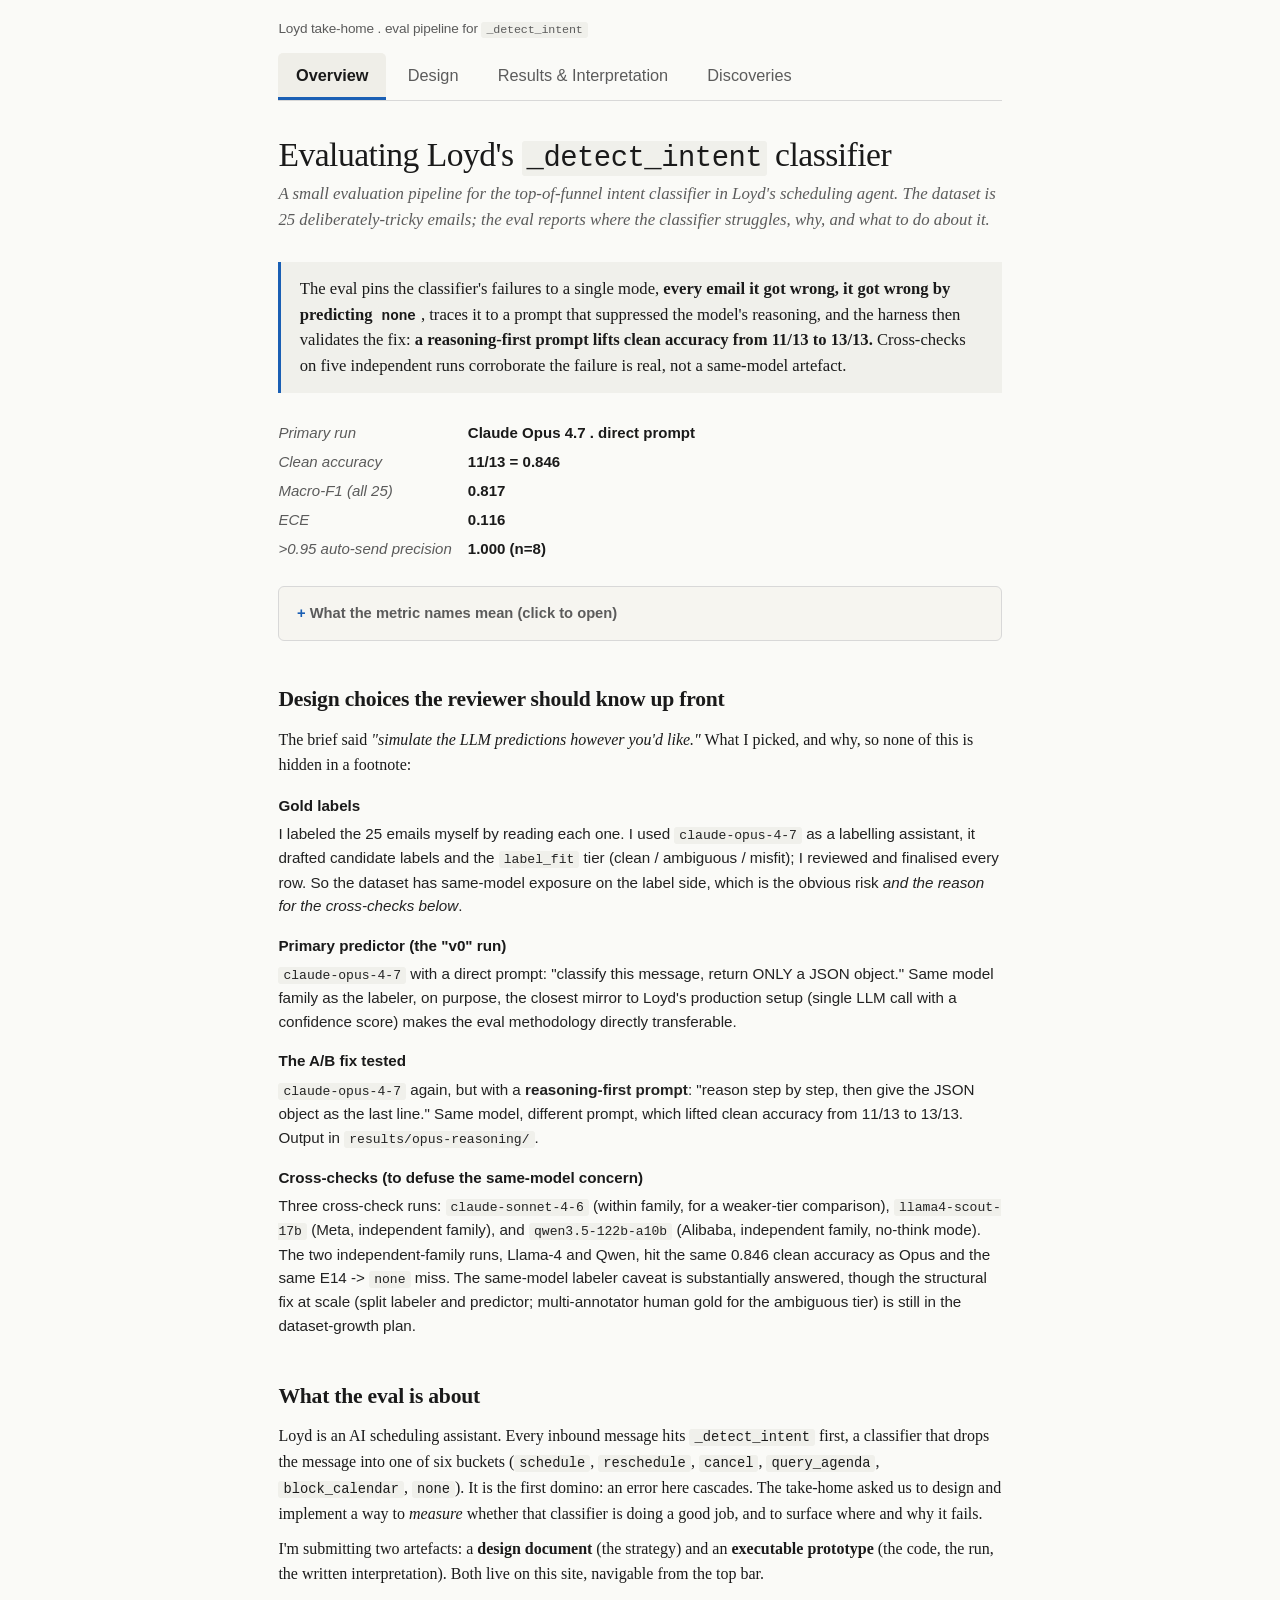
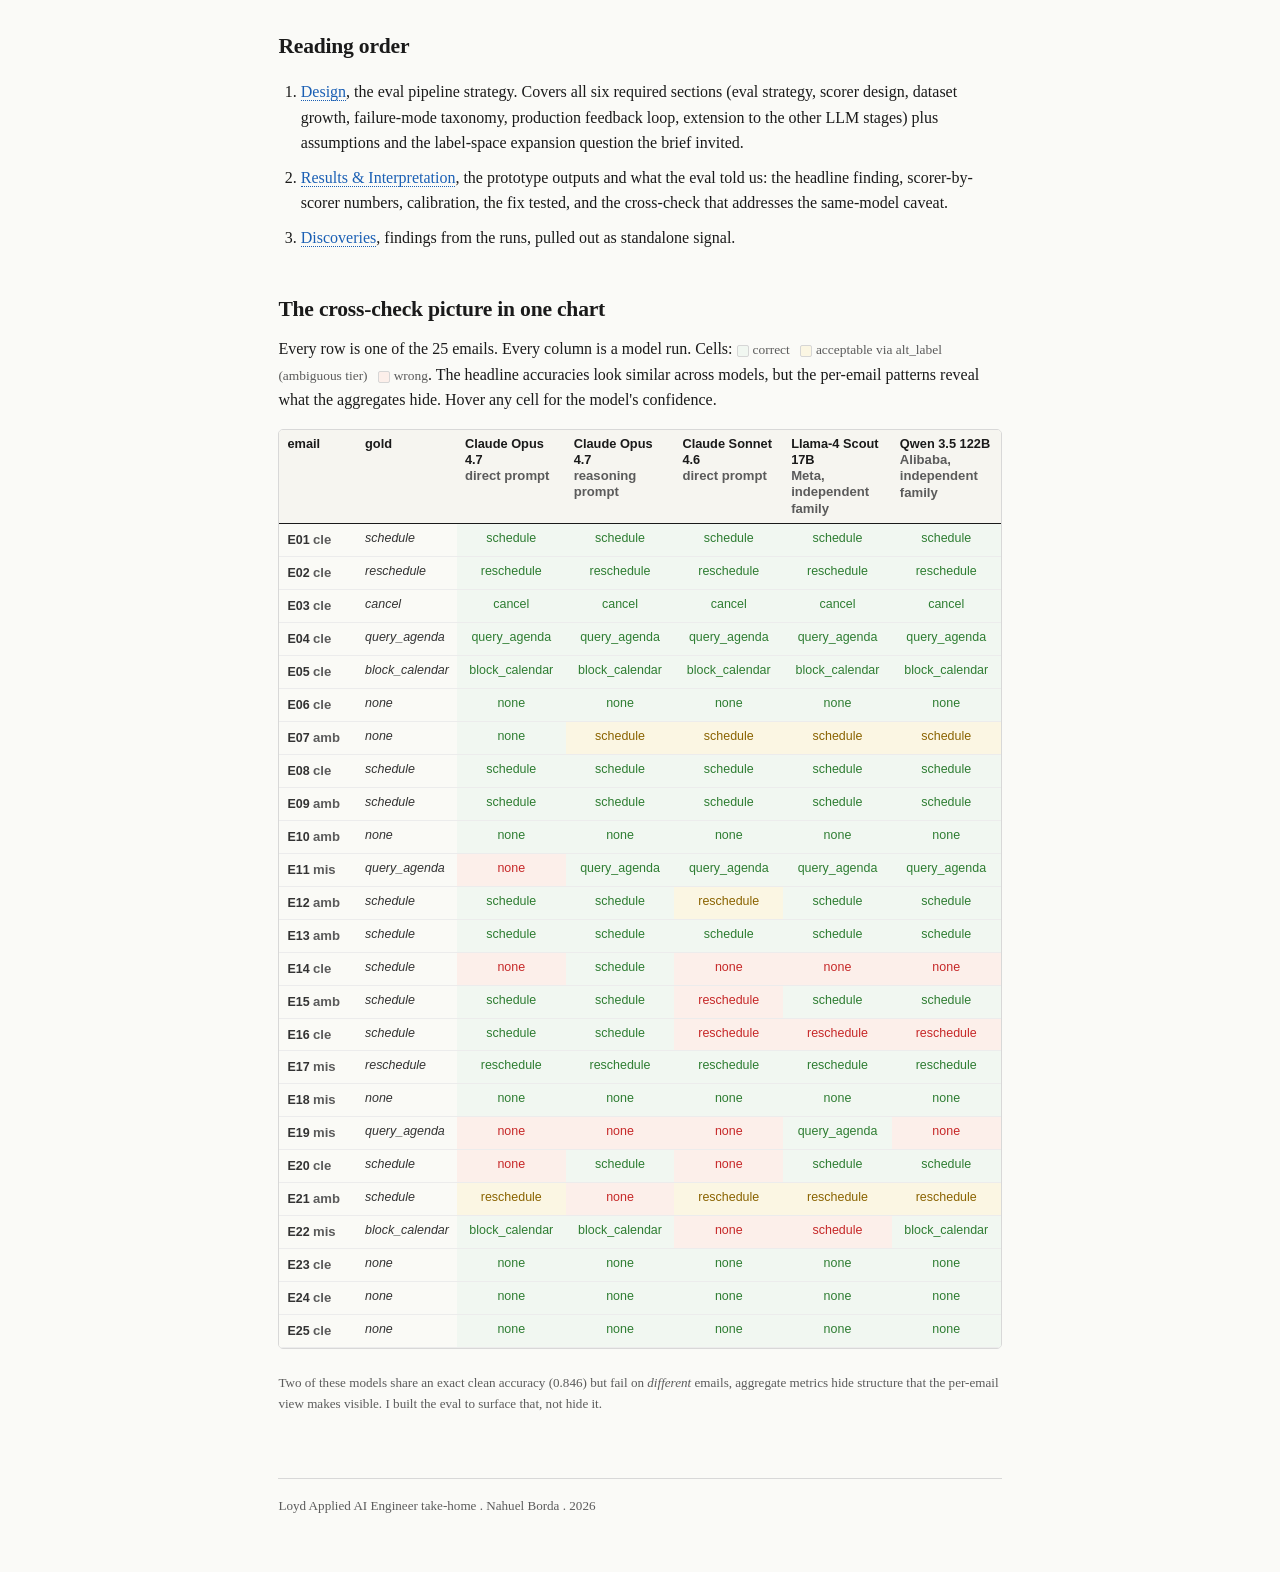
==== site/index.html @ 08c8de05 "Loyd take-home: eval pipeline for _detect_intent" ====
<!doctype html><html lang="en"><head><meta charset="utf-8"><title>Overview, Loyd take-home</title><link rel="stylesheet" href="style.css"><meta name="viewport" content="width=device-width,initial-scale=1"></head><body><header class="site-header">  <div class="brand">Loyd take-home . <span class="muted">eval pipeline for <code>_detect_intent</code></span></div>  <nav><a class="current" href="index.html">Overview</a><a class="" href="design.html">Design</a><a class="" href="results.html">Results & Interpretation</a><a class="" href="discoveries.html">Discoveries</a></nav></header><main>
<h1>Evaluating Loyd's <code>_detect_intent</code> classifier</h1>
<p class="lede">A small evaluation pipeline for the top-of-funnel intent classifier in
Loyd's scheduling agent. The dataset is 25 deliberately-tricky emails; the eval reports
where the classifier struggles, why, and what to do about it.</p>

<div class="headline">
The eval pins the classifier's failures to a single mode, <strong>every email it got
wrong, it got wrong by predicting <code>none</code></strong>, traces it to a prompt
that suppressed the model's reasoning, and the harness then validates the fix:
<strong>a reasoning-first prompt lifts clean accuracy from 11/13 to 13/13.</strong>
Cross-checks on five independent runs corroborate the failure is real, not a
same-model artefact.
</div>

<div class="kv">
<dt>Primary run</dt><dd>Claude Opus 4.7 . direct prompt</dd>
<dt>Clean accuracy</dt><dd>11/13 = 0.846</dd>
<dt>Macro-F1 (all 25)</dt><dd>0.817</dd>
<dt>ECE</dt><dd>0.116</dd>
<dt>&gt;0.95 auto-send precision</dt><dd>1.000 (n=8)</dd>
</div>

<details class="glossary">
<summary>What the metric names mean (click to open)</summary>
<dl>
<dt>Clean accuracy</dt>
<dd>Accuracy on just the 13 "clean" rows (one obvious correct label per email). The
strict score, before any credit for either-way answers on ambiguous rows.</dd>

<dt>F1</dt>
<dd>The harmonic mean of <em>precision</em> (when the model predicts label X, how often
is it actually X?) and <em>recall</em> (of all the actual X emails, how many did the
model catch?). Between 0 and 1; high only when both precision and recall are high.</dd>

<dt>Macro-F1</dt>
<dd>The F1 for each of the 6 labels, averaged with equal weight, so the rare classes
count as much as the common ones. The alternative, <em>micro</em>-F1, would let
<code>none</code> (7 examples) dominate <code>cancel</code> (1 example); macro keeps
the imbalanced label space honest. Caveat: with <code>cancel</code> at n=1, macro is
high-variance, one prediction swings the score, so the report shows it next to the
per-class breakdown.</dd>

<dt>ECE, Expected Calibration Error</dt>
<dd>The gap between what the model says it knows and what it actually gets right. Bucket
predictions by confidence (0.5-0.7, 0.7-0.9, etc.); in each bucket compare mean
confidence to actual accuracy; weight by bucket size. Lower is better. 0.0 = perfect
calibration. Unstable at n=25, so it's reported alongside the reliability bins.</dd>

<dt>&gt;0.95 auto-send precision</dt>
<dd>Of the predictions the model made at &gt;95% confidence, what fraction were correct.
This is the slice Loyd's pipeline auto-sends with no human review, so it's the single
most decision-relevant number. The "auto-send n" is how many predictions landed in
that band.</dd>

<dt>HITL</dt>
<dd>Human In The Loop. Loyd's Approval Gate: low-confidence predictions get routed to
the user to review the draft before send. The routing threshold is what decides which
ones.</dd>

<dt>label_fit (clean / ambiguous / misfit)</dt>
<dd>My 3-tier annotation of how well the 6-label space fits each email. <em>Clean</em> =
one obvious label (13 emails). <em>Ambiguous</em> = two defensible labels, both
recorded (7 emails). <em>Misfit</em> = no label in the 6 fits (5 emails), the model is
forced to pick the least-wrong one. Almost half the dataset isn't clean, which is the
point, it's calibration material, not a leaderboard set.</dd>

<dt>Acceptable-set accuracy</dt>
<dd>For ambiguous rows, the model is credited for either the gold label OR the
documented alternate. Sits next to strict accuracy in the report, a model that always
picks the alternate isn't penalised for the ambiguity tier.</dd>
</dl>
</details>

<h2>Design choices the reviewer should know up front</h2>

<p>The brief said <em>"simulate the LLM predictions however you'd like."</em> What I
picked, and why, so none of this is hidden in a footnote:</p>

<dl class="choices">
<dt>Gold labels</dt>
<dd>I labeled the 25 emails myself by reading each one. I used <code>claude-opus-4-7</code>
as a labelling assistant, it drafted candidate labels and the <code>label_fit</code>
tier (clean / ambiguous / misfit); I reviewed and finalised every row. So the dataset
has same-model exposure on the label side, which is the obvious risk
<em>and the reason for the cross-checks below</em>.</dd>

<dt>Primary predictor (the "v0" run)</dt>
<dd><code>claude-opus-4-7</code> with a direct prompt: "classify this message, return ONLY
a JSON object." Same model family as the labeler, on purpose, the closest mirror to
Loyd's production setup (single LLM call with a confidence score) makes the eval
methodology directly transferable.</dd>

<dt>The A/B fix tested</dt>
<dd><code>claude-opus-4-7</code> again, but with a <strong>reasoning-first prompt</strong>:
"reason step by step, then give the JSON object as the last line." Same model,
different prompt, which lifted clean accuracy from 11/13 to 13/13. Output in
<code>results/opus-reasoning/</code>.</dd>

<dt>Cross-checks (to defuse the same-model concern)</dt>
<dd>Three cross-check runs: <code>claude-sonnet-4-6</code> (within family, for a
weaker-tier comparison), <code>llama4-scout-17b</code> (Meta, independent family), and
<code>qwen3.5-122b-a10b</code> (Alibaba, independent family, no-think mode). The two
independent-family runs, Llama-4 and Qwen, hit the same 0.846 clean accuracy as Opus
and the same E14 -&gt; <code>none</code> miss. The same-model labeler caveat is
substantially answered, though the structural fix at scale (split labeler and
predictor; multi-annotator human gold for the ambiguous tier) is still in the
dataset-growth plan.</dd>
</dl>

<h2>What the eval is about</h2>
<p>Loyd is an AI scheduling assistant. Every inbound message hits <code>_detect_intent</code>
first, a classifier that drops the message into one of six buckets (<code>schedule</code>,
<code>reschedule</code>, <code>cancel</code>, <code>query_agenda</code>,
<code>block_calendar</code>, <code>none</code>). It is the first domino: an error here
cascades. The take-home asked us to design and implement a way to <em>measure</em>
whether that classifier is doing a good job, and to surface where and why it fails.</p>

<p>I'm submitting two artefacts: a <strong>design document</strong> (the strategy) and an
<strong>executable prototype</strong> (the code, the run, the written interpretation).
Both live on this site, navigable from the top bar.</p>

<h2>Reading order</h2>
<ol>
<li><a href="design.html">Design</a>, the eval pipeline strategy. Covers all six
required sections (eval strategy, scorer design, dataset growth, failure-mode taxonomy,
production feedback loop, extension to the other LLM stages) plus assumptions and the
label-space expansion question the brief invited.</li>
<li><a href="results.html">Results &amp; Interpretation</a>, the prototype outputs and
what the eval told us: the headline finding, scorer-by-scorer numbers, calibration, the
fix tested, and the cross-check that addresses the same-model caveat.</li>
<li><a href="discoveries.html">Discoveries</a>, findings from the runs, pulled out
as standalone signal.</li>
</ol>

<h2>The cross-check picture in one chart</h2>
<p>Every row is one of the 25 emails. Every column is a model run. Cells:
<span class="legend"><span class="sw ok"></span>correct &nbsp;
<span class="sw alt"></span>acceptable via alt_label (ambiguous tier) &nbsp;
<span class="sw miss"></span>wrong</span>. The headline accuracies look similar across
models, but the per-email patterns reveal what the aggregates hide. Hover any cell for
the model's confidence.</p>

<div class="cross-check" style="grid-template-columns: 1fr 1fr  1.4fr 1.4fr 1.4fr 1.4fr 1.4fr;"><div class="h">email</div><div class="h">gold</div><div class="h">Claude Opus 4.7<br><span class="fine">direct prompt</span></div><div class="h">Claude Opus 4.7<br><span class="fine">reasoning prompt</span></div><div class="h">Claude Sonnet 4.6<br><span class="fine">direct prompt</span></div><div class="h">Llama-4 Scout 17B<br><span class="fine">Meta, independent family</span></div><div class="h">Qwen 3.5 122B<br><span class="fine">Alibaba, independent family</span></div><div class="c label" title="Hi loyd,

Looking to get a 30-min intro on the books between Reed and Lucas next week re: the slate deal. Zoom is fine. ">E01 <span class="fine">cle</span></div><div class="c gold">schedule</div><div class="c ok" title="conf 0.96">schedule</div><div class="c ok" title="conf 0.97">schedule</div><div class="c ok" title="conf 0.92">schedule</div><div class="c ok" title="conf 0.90">schedule</div><div class="c ok" title="conf 0.95">schedule</div><div class="c label" title="Hi loyd,

Lucas got pulled into a screening — can we push this to later in the week? Thu or Fri would work better.

Than">E02 <span class="fine">cle</span></div><div class="c gold">reschedule</div><div class="c ok" title="conf 0.97">reschedule</div><div class="c ok" title="conf 0.97">reschedule</div><div class="c ok" title="conf 0.97">reschedule</div><div class="c ok" title="conf 0.90">reschedule</div><div class="c ok" title="conf 0.95">reschedule</div><div class="c label" title="loyd,

Gonna have to cancel tomorrow's prep call. Ben's flying out for a label meeting that just came through. Will circ">E03 <span class="fine">cle</span></div><div class="c gold">cancel</div><div class="c ok" title="conf 0.97">cancel</div><div class="c ok" title="conf 0.82">cancel</div><div class="c ok" title="conf 0.95">cancel</div><div class="c ok" title="conf 0.90">cancel</div><div class="c ok" title="conf 0.95">cancel</div><div class="c label" title="what do i have on thursday?">E04 <span class="fine">cle</span></div><div class="c gold">query_agenda</div><div class="c ok" title="conf 0.97">query_agenda</div><div class="c ok" title="conf 0.97">query_agenda</div><div class="c ok" title="conf 0.97">query_agenda</div><div class="c ok" title="conf 0.90">query_agenda</div><div class="c ok" title="conf 0.98">query_agenda</div><div class="c label" title="block monday 2-4 for the screening review pls">E05 <span class="fine">cle</span></div><div class="c gold">block_calendar</div><div class="c ok" title="conf 0.97">block_calendar</div><div class="c ok" title="conf 0.97">block_calendar</div><div class="c ok" title="conf 0.95">block_calendar</div><div class="c ok" title="conf 0.90">block_calendar</div><div class="c ok" title="conf 0.95">block_calendar</div><div class="c label" title="Today's top stories:

1. Indie studio closes $300M co-fi deal with European group — biggest indie close of the year
2. M">E06 <span class="fine">cle</span></div><div class="c gold">none</div><div class="c ok" title="conf 0.99">none</div><div class="c ok" title="conf 0.99">none</div><div class="c ok" title="conf 0.99">none</div><div class="c ok" title="conf 0.99">none</div><div class="c ok" title="conf 0.95">none</div><div class="c label" title="Hey Reed,

Hannah mentioned you wanted to connect on the slate co-fi. Let me know what makes sense from your end.

Theo">E07 <span class="fine">amb</span></div><div class="c gold">none</div><div class="c ok" title="conf 0.55">none</div><div class="c alt" title="acceptable via alt_label . conf 0.62">schedule</div><div class="c alt" title="acceptable via alt_label . conf 0.72">schedule</div><div class="c alt" title="acceptable via alt_label . conf 0.70">schedule</div><div class="c alt" title="acceptable via alt_label . conf 0.85">schedule</div><div class="c label" title="Sounds good — happy to chat.">E08 <span class="fine">cle</span></div><div class="c gold">schedule</div><div class="c ok" title="conf 0.62">schedule</div><div class="c ok" title="conf 0.78">schedule</div><div class="c ok" title="conf 0.72">schedule</div><div class="c ok" title="conf 0.80">schedule</div><div class="c ok" title="conf 0.85">schedule</div><div class="c label" title="reed — been meaning to circle back on lunch. let me know when you're around, no rush. would love to catch up on the tale">E09 <span class="fine">amb</span></div><div class="c gold">schedule</div><div class="c ok" title="conf 0.72">schedule</div><div class="c ok" title="conf 0.82">schedule</div><div class="c ok" title="conf 0.72">schedule</div><div class="c ok" title="conf 0.70">schedule</div><div class="c ok" title="conf 0.85">schedule</div><div class="c label" title="Hey,

Just wanted to confirm Reed saw the project deck we sent Monday for the Q4 release. Happy to jump on a quick call ">E10 <span class="fine">amb</span></div><div class="c gold">none</div><div class="c ok" title="conf 0.62">none</div><div class="c ok" title="conf 0.70">none</div><div class="c ok" title="conf 0.72">none</div><div class="c ok" title="conf 0.90">none</div><div class="c ok" title="conf 0.85">none</div><div class="c label" title="Quick question — is this still on?">E11 <span class="fine">mis</span></div><div class="c gold">query_agenda</div><div class="c miss" title="conf 0.62">none</div><div class="c ok" title="conf 0.55">query_agenda</div><div class="c ok" title="conf 0.72">query_agenda</div><div class="c ok" title="conf 0.80">query_agenda</div><div class="c ok" title="conf 0.85">query_agenda</div><div class="c label" title="next week?">E12 <span class="fine">amb</span></div><div class="c gold">schedule</div><div class="c ok" title="conf 0.60">schedule</div><div class="c ok" title="conf 0.85">schedule</div><div class="c alt" title="acceptable via alt_label . conf 0.62">reschedule</div><div class="c ok" title="conf 0.70">schedule</div><div class="c ok" title="conf 0.85">schedule</div><div class="c label" title="reed — wanted to circle back on the co-fi deal we kicked around last quarter. would be great to catch up in person when ">E13 <span class="fine">amb</span></div><div class="c gold">schedule</div><div class="c ok" title="conf 0.78">schedule</div><div class="c ok" title="conf 0.88">schedule</div><div class="c ok" title="conf 0.85">schedule</div><div class="c ok" title="conf 0.80">schedule</div><div class="c ok" title="conf 0.90">schedule</div><div class="c label" title="Let me check with my team and get back to you tomorrow — we're juggling a few release windows.">E14 <span class="fine">cle</span></div><div class="c gold">schedule</div><div class="c miss" title="conf 0.78">none</div><div class="c ok" title="conf 0.82">schedule</div><div class="c miss" title="conf 0.87">none</div><div class="c miss" title="conf 0.80">none</div><div class="c miss" title="conf 0.85">none</div><div class="c label" title="Hi loyd, looping in Hannah from our side as well — she'll be the lead on this and should be on the meeting.

Thanks, Ali">E15 <span class="fine">amb</span></div><div class="c gold">schedule</div><div class="c ok" title="conf 0.78">schedule</div><div class="c ok" title="conf 0.82">schedule</div><div class="c miss" title="conf 0.45">reschedule</div><div class="c ok" title="conf 0.90">schedule</div><div class="c ok" title="conf 0.90">schedule</div><div class="c label" title="Hey, none of those work — Maya's on the European leg through end of month. Can you share times for the first week of Jun">E16 <span class="fine">cle</span></div><div class="c gold">schedule</div><div class="c ok" title="conf 0.72">schedule</div><div class="c ok" title="conf 0.88">schedule</div><div class="c miss" title="conf 0.82">reschedule</div><div class="c miss" title="conf 0.90">reschedule</div><div class="c miss" title="conf 0.90">reschedule</div><div class="c label" title="actually ben isn't going to make this one — he's on a label call. just keep it as me and alice.">E17 <span class="fine">mis</span></div><div class="c gold">reschedule</div><div class="c ok" title="conf 0.55">reschedule</div><div class="c ok" title="conf 0.55">reschedule</div><div class="c ok" title="conf 0.41">reschedule</div><div class="c ok" title="conf 0.80">reschedule</div><div class="c ok" title="conf 0.75">reschedule</div><div class="c label" title="Can you send a heads up to the team that I'll be 10 min late tomorrow? Coming off another call. Don't move anything, jus">E18 <span class="fine">mis</span></div><div class="c gold">none</div><div class="c ok" title="conf 0.82">none</div><div class="c ok" title="conf 0.78">none</div><div class="c ok" title="conf 0.82">none</div><div class="c ok" title="conf 0.80">none</div><div class="c ok" title="conf 0.85">none</div><div class="c label" title="Just confirming — is the meeting Zoom or in person? Lucas needs to know for prep.">E19 <span class="fine">mis</span></div><div class="c gold">query_agenda</div><div class="c miss" title="conf 0.78">none</div><div class="c miss" title="conf 0.60">none</div><div class="c miss" title="conf 0.82">none</div><div class="c ok" title="conf 0.80">query_agenda</div><div class="c miss" title="conf 0.85">none</div><div class="c label" title="Locked in. See you Wednesday.">E20 <span class="fine">cle</span></div><div class="c gold">schedule</div><div class="c miss" title="conf 0.82">none</div><div class="c ok" title="conf 0.85">schedule</div><div class="c miss" title="conf 0.72">none</div><div class="c ok" title="conf 0.90">schedule</div><div class="c ok" title="conf 0.85">schedule</div><div class="c label" title="Tuesday 2pm doesn't work for me but let me find someone else from our side to take it. Will let you know who.">E21 <span class="fine">amb</span></div><div class="c gold">schedule</div><div class="c alt" title="acceptable via alt_label . conf 0.55">reschedule</div><div class="c miss" title="conf 0.55">none</div><div class="c alt" title="acceptable via alt_label . conf 0.52">reschedule</div><div class="c alt" title="acceptable via alt_label . conf 0.80">reschedule</div><div class="c alt" title="acceptable via alt_label . conf 0.85">reschedule</div><div class="c label" title="remind me to send the executed deal to alice on friday">E22 <span class="fine">mis</span></div><div class="c gold">block_calendar</div><div class="c ok" title="conf 0.45">block_calendar</div><div class="c ok" title="conf 0.50">block_calendar</div><div class="c miss" title="conf 0.82">none</div><div class="c miss" title="conf 0.60">schedule</div><div class="c ok" title="conf 0.75">block_calendar</div><div class="c label" title="Hi Reed Martin,

Ben Carter has requested your signature on a document: 'Talent Representation Agreement — 2026'.

[Revi">E23 <span class="fine">cle</span></div><div class="c gold">none</div><div class="c ok" title="conf 0.98">none</div><div class="c ok" title="conf 0.98">none</div><div class="c ok" title="conf 0.99">none</div><div class="c ok" title="conf 0.90">none</div><div class="c ok" title="conf 0.95">none</div><div class="c label" title="Hi Reed,

We've received your submission for Project SR (Director: M. Cleves). Programming committee meets in the next 4">E24 <span class="fine">cle</span></div><div class="c gold">none</div><div class="c ok" title="conf 0.95">none</div><div class="c ok" title="conf 0.97">none</div><div class="c ok" title="conf 0.97">none</div><div class="c ok" title="conf 0.90">none</div><div class="c ok" title="conf 0.95">none</div><div class="c label" title="reed — wanted to say great work on the slate pitch last night. team is buzzing about the second-window project. talk soo">E25 <span class="fine">cle</span></div><div class="c gold">none</div><div class="c ok" title="conf 0.97">none</div><div class="c ok" title="conf 0.92">none</div><div class="c ok" title="conf 0.97">none</div><div class="c ok" title="conf 0.90">none</div><div class="c ok" title="conf 0.95">none</div></div>

<p class="fine">Two of these models share an exact clean accuracy (0.846) but fail on
<em>different</em> emails, aggregate metrics hide structure that the per-email view
makes visible. I built the eval to surface that, not hide it.</p>

</main><footer><div class="muted fine">Loyd Applied AI Engineer take-home . Nahuel Borda . 2026</div></footer></body></html>
---- site/style.css ----
:root{--text:#1a1a1a;--muted:#5b5b5b;--accent:#1a5fb4;--rule:#d8d8d8;--bg:#fafaf7;--card:#fff;--ok:#2e7d32;--bad:#c62828;--alt:#8a6300;}
*{box-sizing:border-box}
html{background:var(--bg)}
body{max-width:48em;margin:0 auto;padding:0 1.4rem 4rem;font:16px/1.6 Georgia,'Iowan Old Style','Apple Garamond',Palatino,serif;color:var(--text);}
.site-header{padding:1.1rem 0 0;border-bottom:1px solid var(--rule);margin-bottom:2.2rem}
.brand{font-family:-apple-system,'Segoe UI','Inter',sans-serif;font-size:0.85rem;letter-spacing:-0.01em;margin-bottom:0.85rem;color:var(--muted)}
nav{font-family:-apple-system,'Segoe UI','Inter',sans-serif;display:flex;gap:0.25rem;flex-wrap:wrap;margin-top:0.2rem;}
nav a{color:var(--muted);padding:0.55rem 1.1rem 0.55rem;font-size:1.02rem;font-weight:500;text-decoration:none;border-bottom:3px solid transparent;border-radius:5px 5px 0 0;transition:background 0.12s,color 0.12s,border-color 0.12s;}
nav a:hover{color:var(--text);background:#efeee8;border-bottom:3px solid var(--rule);}
nav a.current{color:var(--text);background:#efeee8;border-bottom:3px solid var(--accent);font-weight:600;}
h1{font-size:2.1rem;font-weight:400;letter-spacing:-0.015em;margin:0.6rem 0 0.4rem;line-height:1.15}
h2{font-size:1.35rem;margin:2.6rem 0 0.6rem;font-weight:600;letter-spacing:-0.01em;}
h2 .num{color:var(--muted);font-weight:400;margin-right:0.5em}
h3{font-size:1.05rem;margin:1.5rem 0 0.4rem;font-style:italic;font-weight:400;color:#333;}
.lede{color:var(--muted);font-size:1.05rem;line-height:1.55;margin:0 0 1.6rem;font-style:italic;}
p,li{margin:0.55rem 0}
ul,ol{padding-left:1.4rem}
.headline{background:#f0f0eb;padding:0.85rem 1.15rem;border-left:3px solid var(--accent);margin:1.8rem 0;font-size:1.04rem;line-height:1.55;font-style:normal}
.headline strong{font-weight:600}
a{color:var(--accent);text-decoration:none;border-bottom:1px dotted var(--accent);}
a:hover{border-bottom-style:solid}
code{background:#f0f0eb;padding:1px 5px;border-radius:3px;font-size:0.86em;font-family:'SF Mono','JetBrains Mono','Consolas',monospace;}
pre{background:#f0f0eb;padding:0.8rem 1rem;border-radius:4px;font-size:0.82rem;line-height:1.4;overflow-x:auto;}
pre code{background:none;padding:0}
blockquote{font-style:italic;color:var(--muted);border-left:2px solid var(--rule);padding-left:1rem;margin:1rem 0;}
.muted{color:var(--muted)}
.fine{font-size:0.82rem;color:var(--muted)}
.callout{background:#fff;border:1px solid var(--rule);border-radius:5px;padding:0.7rem 1rem;margin:1rem 0;font-size:0.96rem}
.callout.good{background:#f1f7f1;border-color:#c9e2cf}
.callout.bad{background:#fcefea;border-color:#e6c4be}
.callout strong{font-weight:600}
.figure{margin:1.5rem 0 1.8rem}
.figure svg{width:100%;height:auto;max-width:100%;display:block}
.caption{font-size:0.84rem;color:var(--muted);font-style:italic;padding-top:0.4rem;line-height:1.45;}
table{border-collapse:collapse;width:100%;font-size:0.92rem;margin:0.8rem 0 1.3rem;font-family:-apple-system,'Segoe UI','Inter',sans-serif;}
th,td{padding:6px 9px;text-align:left;vertical-align:top;border-bottom:1px solid var(--rule);}
th{font-weight:600;border-bottom:1.5px solid var(--text);background:#f6f5f0}
td.num,th.num{text-align:right;font-variant-numeric:tabular-nums}
td.ok{color:var(--ok)}
td.bad{color:var(--bad)}
.cross-check{display:grid;font-family:-apple-system,'Segoe UI','Inter',sans-serif;font-size:0.8rem;border:1px solid var(--rule);border-radius:5px;overflow:hidden;margin:1rem 0 1.4rem;}
.cross-check .h{font-weight:600;background:#f6f5f0;padding:6px 8px;border-bottom:1.5px solid var(--text);line-height:1.25}
.cross-check .c{padding:5px 8px;border-bottom:1px solid #ececec;text-align:center;font-variant-numeric:tabular-nums;font-size:0.78rem}
.cross-check .c.label{text-align:left;background:#fafaf6;font-weight:600;color:#333}
.cross-check .c.gold{text-align:left;background:#fafaf6;color:#333;font-style:italic}
.cross-check .c.ok{background:#f1f7f1;color:var(--ok)}
.cross-check .c.miss{background:#fcefea;color:var(--bad)}
.cross-check .c.alt{background:#fbf6e3;color:var(--alt)}
.legend{font-size:0.84rem;color:var(--muted);margin:0.4rem 0 1rem}
.legend .sw{display:inline-block;width:12px;height:12px;vertical-align:middle;margin-right:4px;border-radius:2px;border:1px solid #d6d6d6}
.legend .ok{background:#f1f7f1}
.legend .miss{background:#fcefea}
.legend .alt{background:#fbf6e3}
.kv{display:grid;grid-template-columns:auto 1fr;gap:0.3rem 1rem;font-size:0.94rem;margin:1rem 0 1.6rem;font-family:-apple-system,'Segoe UI','Inter',sans-serif;}
.kv dt{color:var(--muted);font-style:italic}
.kv dd{margin:0;font-weight:600}
footer{margin-top:4rem;padding-top:1rem;border-top:1px solid var(--rule);}
.toc{background:#f6f5f0;border:1px solid var(--rule);border-radius:6px;padding:0.7rem 1.1rem;font-size:0.9rem;font-family:-apple-system,'Segoe UI','Inter',sans-serif;margin:1.6rem 0}
.toc strong{display:block;text-transform:uppercase;letter-spacing:0.04em;font-size:0.75rem;color:var(--muted);font-weight:600;margin-bottom:0.4rem}
.toc ol{margin:0;padding-left:1.4rem}
.toc li{margin:0.1rem 0}
.toc h3{margin:0 0 0.4rem;font-style:normal;font-size:0.75rem;text-transform:uppercase;letter-spacing:0.04em;color:var(--muted);font-weight:600}
.appendix-section{margin:2.5rem 0;padding-top:1.5rem;border-top:1px solid var(--rule)}
.appendix-section:first-of-type{border-top:none;padding-top:0}
.appendix-section h2{margin-top:0.2rem}
.appendix-section h3{margin-top:1.3rem}
.glossary{background:#f6f5f0;border:1px solid var(--rule);border-radius:6px;padding:0.6rem 1.1rem;margin:0 0 2rem;font-family:-apple-system,'Segoe UI','Inter',sans-serif;font-size:0.92rem;}
.glossary summary{cursor:pointer;font-weight:600;color:var(--muted);padding:0.3rem 0;list-style:none;}
.glossary summary::-webkit-details-marker{display:none}
.glossary summary::before{content:'+ ';color:var(--accent);font-weight:700}
.glossary[open] summary::before{content:'- '}
.glossary[open] summary{margin-bottom:0.4rem;border-bottom:1px solid var(--rule);}
.glossary dl{margin:0.6rem 0 0.2rem;}
.glossary dt{font-weight:600;color:var(--text);margin-top:0.8rem;font-family:-apple-system,'Segoe UI','Inter',sans-serif}
.glossary dd{margin:0.2rem 0 0;padding-left:0;color:#333;line-height:1.5}
.choices{margin:1rem 0 1.8rem;font-family:-apple-system,'Segoe UI','Inter',sans-serif;font-size:0.95rem}
.choices dt{font-weight:600;margin-top:1rem;color:var(--text)}
.choices dt:first-child{margin-top:0}
.choices dd{margin:0.25rem 0 0;padding-left:0;line-height:1.55;color:#222}
@media (max-width:640px){body{font-size:15px}.cross-check{font-size:0.72rem}.cross-check .c,.cross-check .h{padding:4px 5px}}
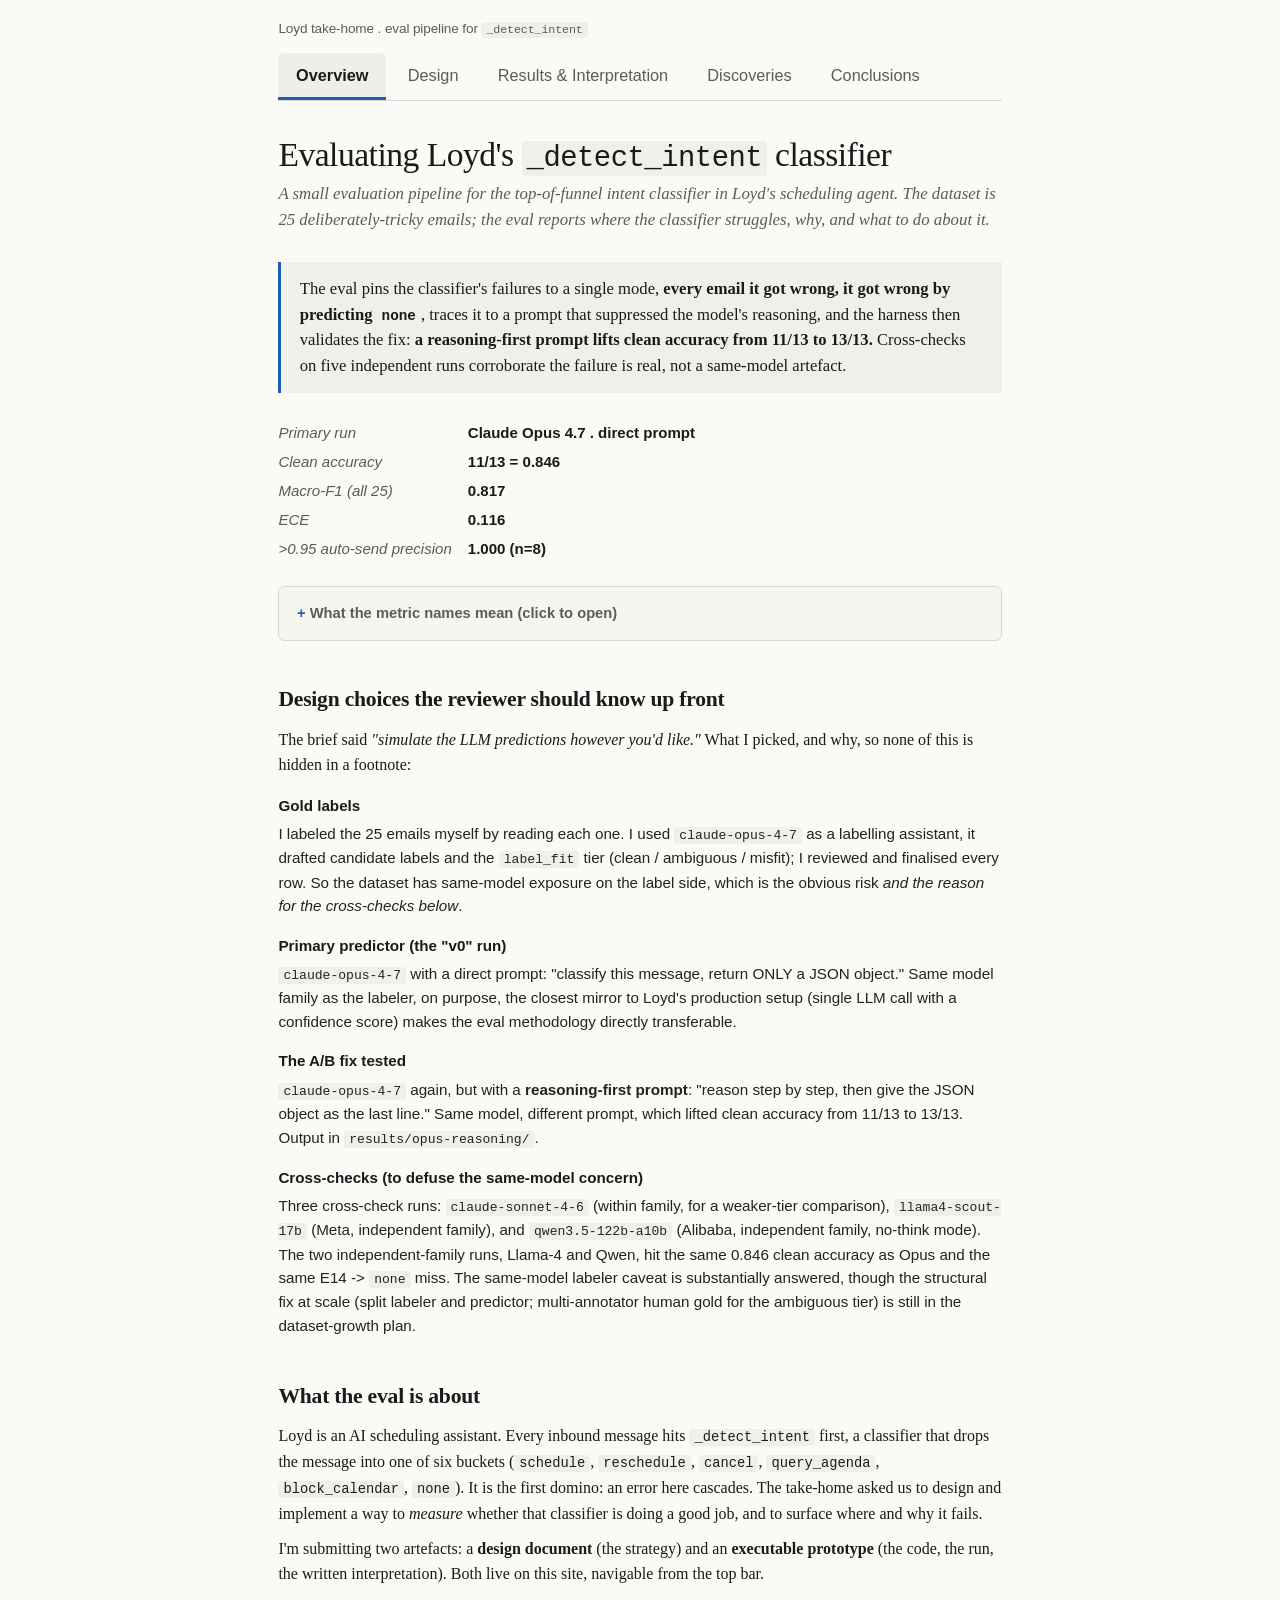
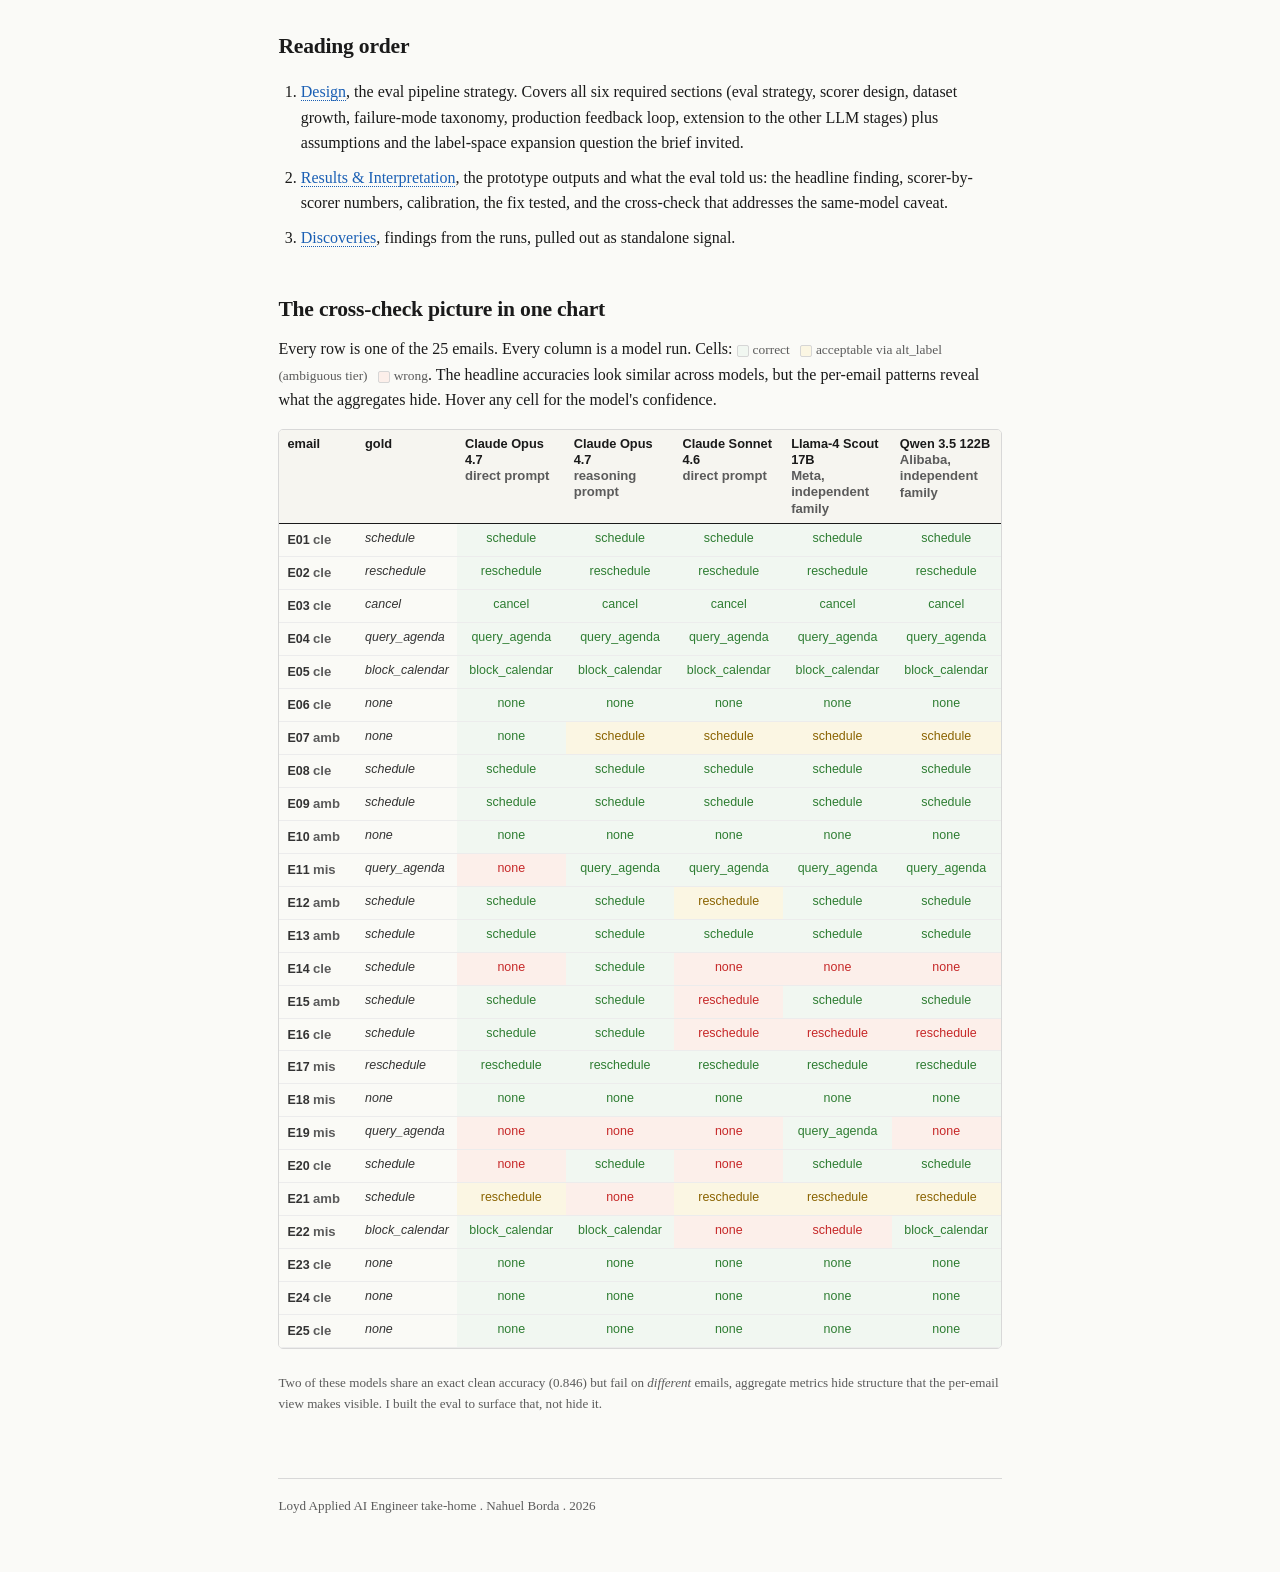
==== commit 2fd5e322: "Add conclusions tab" ====
--- a/site/index.html
+++ b/site/index.html
@@ -1,5 +1,5 @@
 
-<!doctype html><html lang="en"><head><meta charset="utf-8"><title>Overview, Loyd take-home</title><link rel="stylesheet" href="style.css"><meta name="viewport" content="width=device-width,initial-scale=1"></head><body><header class="site-header">  <div class="brand">Loyd take-home . <span class="muted">eval pipeline for <code>_detect_intent</code></span></div>  <nav><a class="current" href="index.html">Overview</a><a class="" href="design.html">Design</a><a class="" href="results.html">Results & Interpretation</a><a class="" href="discoveries.html">Discoveries</a></nav></header><main>
+<!doctype html><html lang="en"><head><meta charset="utf-8"><title>Overview, Loyd take-home</title><link rel="stylesheet" href="style.css"><meta name="viewport" content="width=device-width,initial-scale=1"></head><body><header class="site-header">  <div class="brand">Loyd take-home . <span class="muted">eval pipeline for <code>_detect_intent</code></span></div>  <nav><a class="current" href="index.html">Overview</a><a class="" href="design.html">Design</a><a class="" href="results.html">Results & Interpretation</a><a class="" href="discoveries.html">Discoveries</a><a class="" href="conclusions.html">Conclusions</a></nav></header><main>
 <h1>Evaluating Loyd's <code>_detect_intent</code> classifier</h1>
 <p class="lede">A small evaluation pipeline for the top-of-funnel intent classifier in
 Loyd's scheduling agent. The dataset is 25 deliberately-tricky emails; the eval reports
